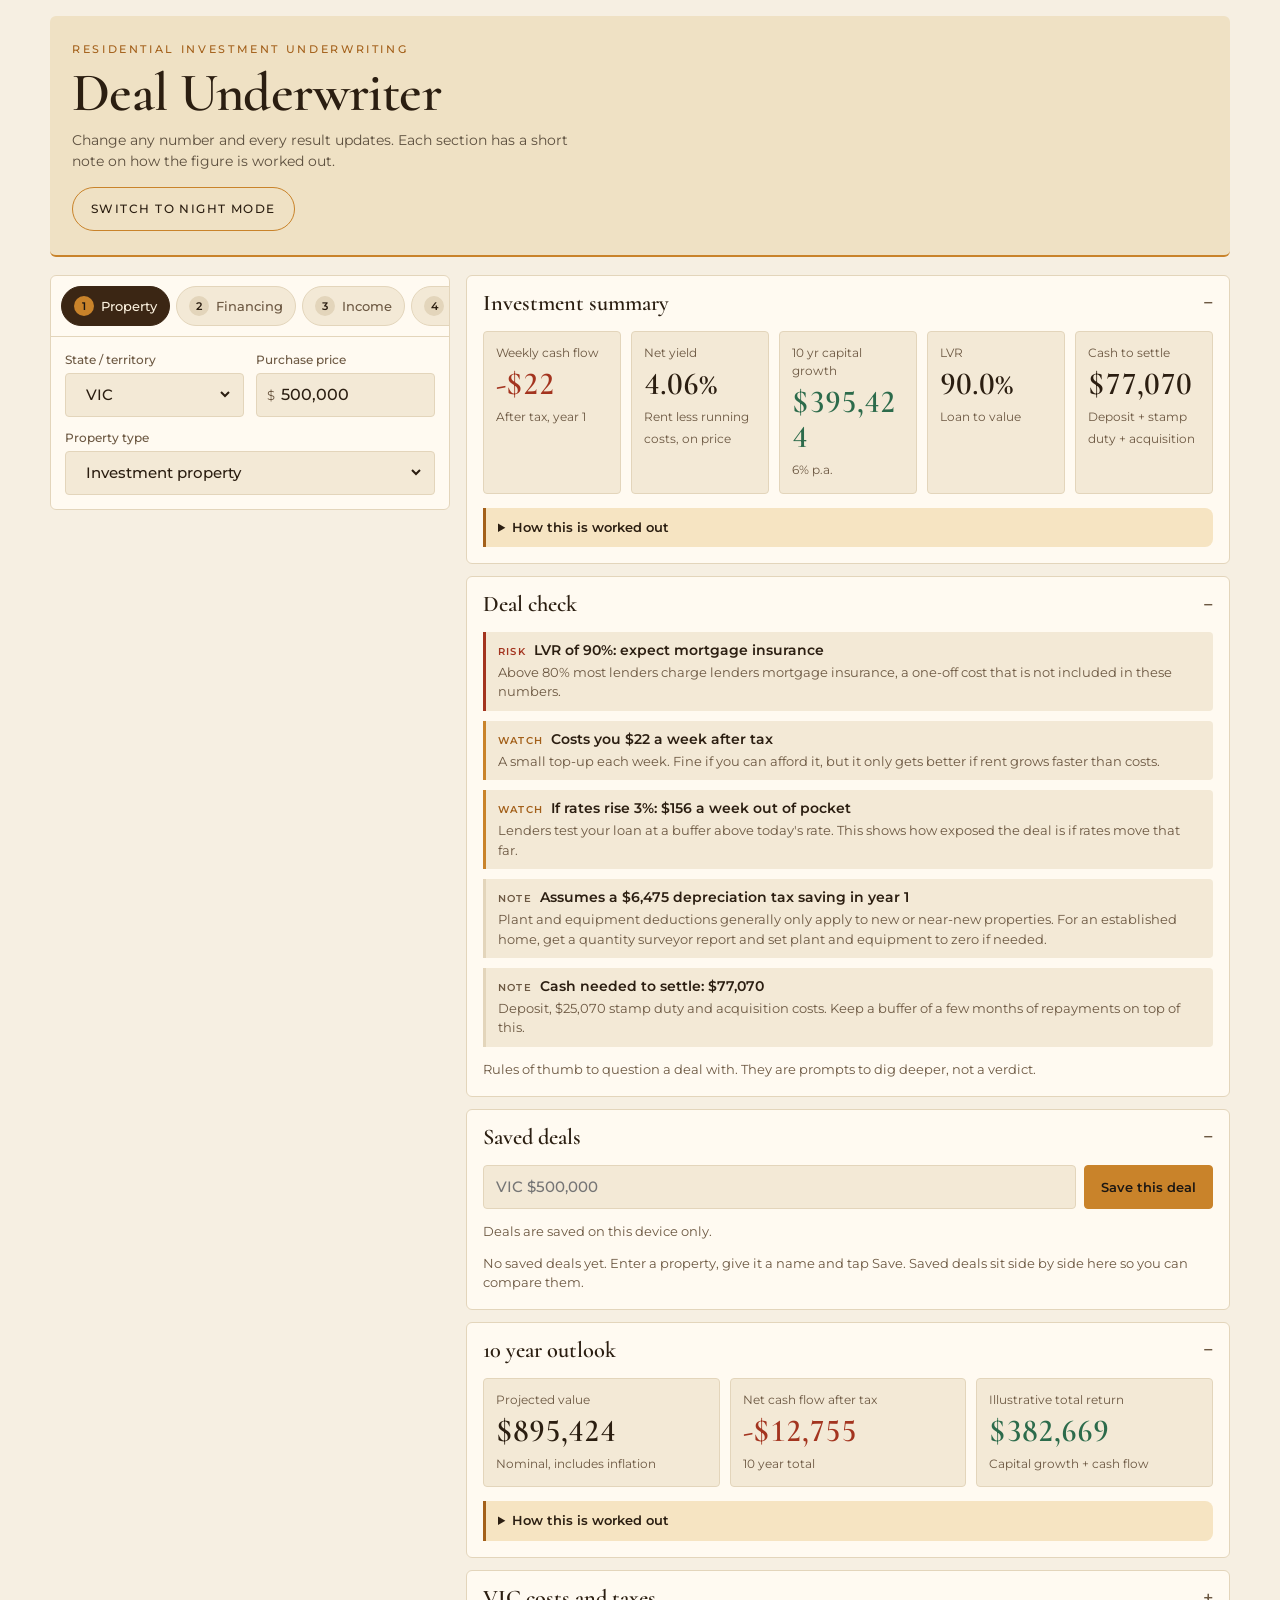
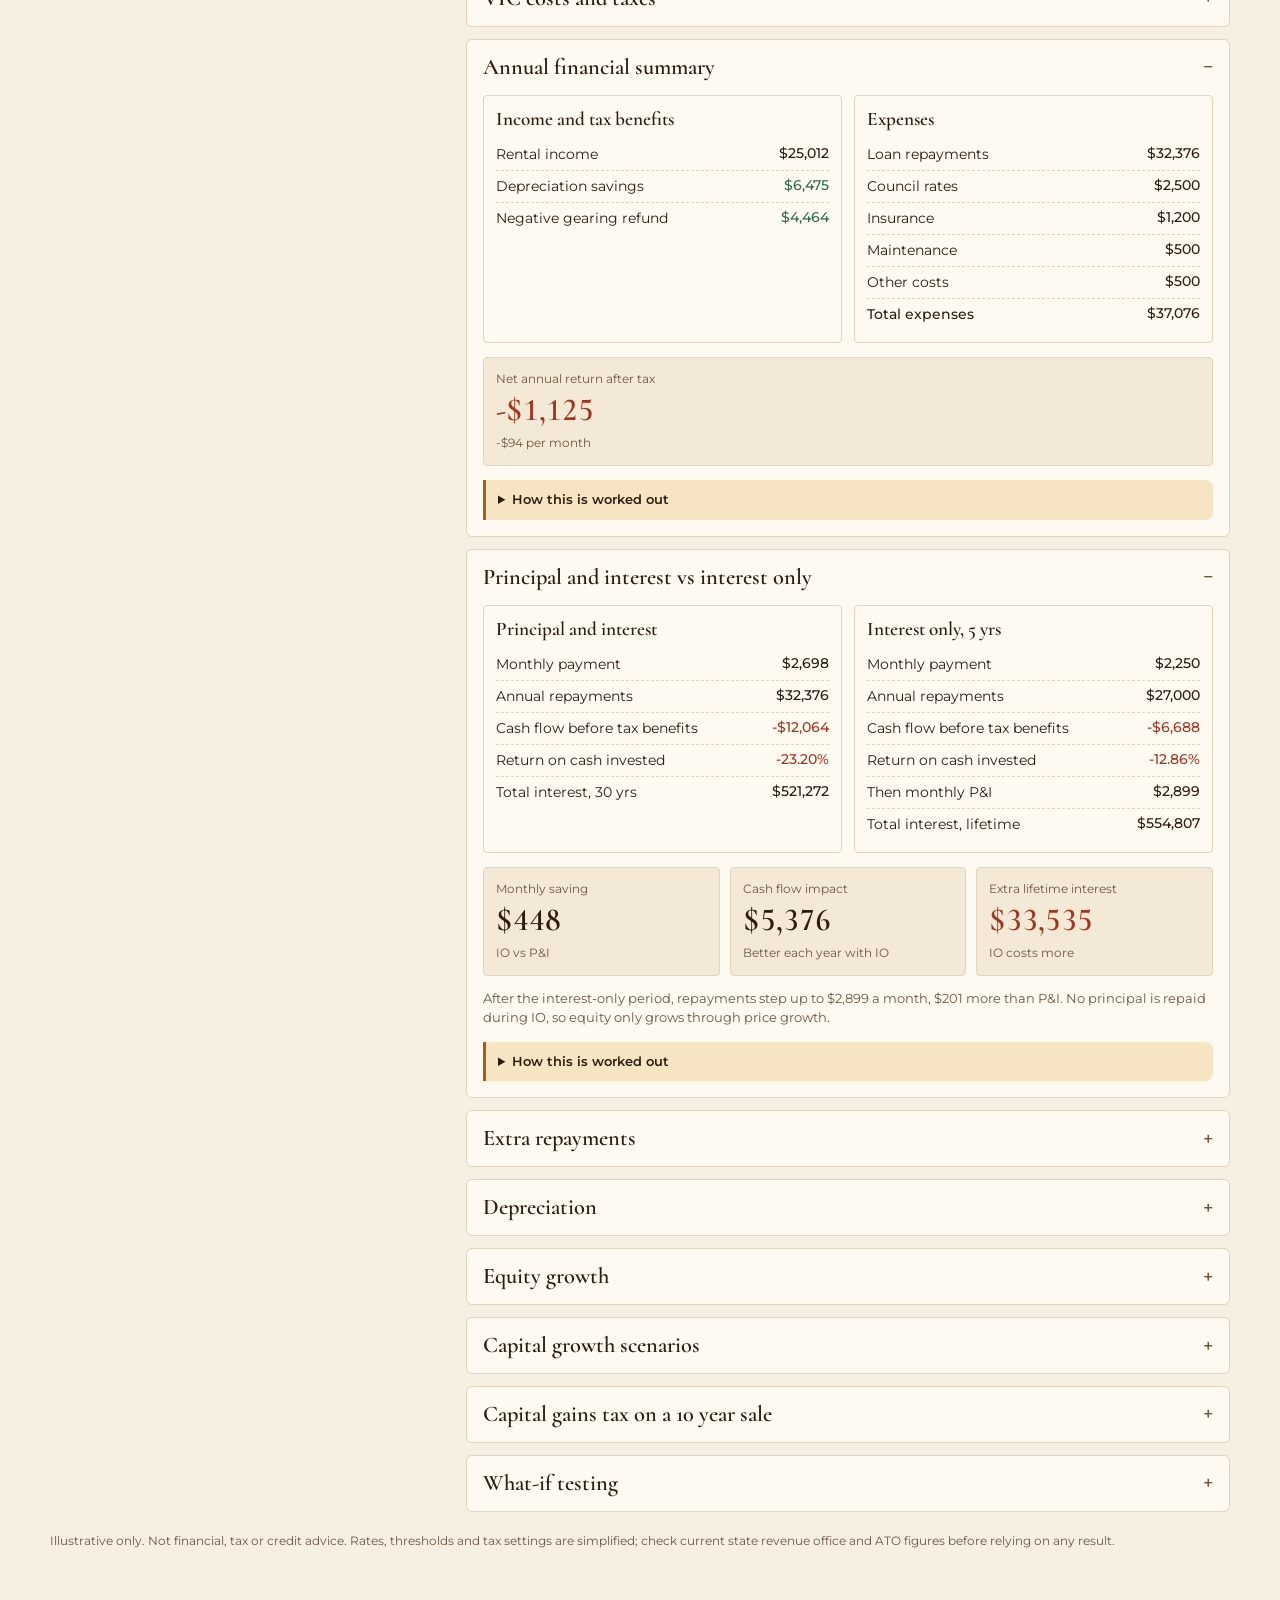
==== index.html @ 9f3c9598 "Add Deal Underwriter property investment calculator Co-Authored-By: Claude Sonnet 5.5 <noreply@anthr" ====
<!doctype html>
<html lang="en-AU">
<head>
<meta charset="utf-8">
<meta name="viewport" content="width=device-width, initial-scale=1, viewport-fit=cover">
<meta name="theme-color" content="#1c1713">
<meta name="description" content="Property investment calculator: stamp duty, cash flow, depreciation, capital gains tax and what-if testing, with a plain-English note on how each figure is worked out.">
<title>Deal Underwriter</title>

<link rel="stylesheet" href="https://fonts.googleapis.com/css2?family=Cormorant:wght@500;600;700&family=Montserrat:wght@400;500;600&display=swap">
<style>
/* Layout: sticky input rail left, results right on desktop; stacked with a pinned result bar on phones. */
:root{
  --bg:#f6efe2; --surface:#fffaf1; --ink:#2b1e11; --muted:#6c5842; --line:#e3d5bb;
  --head:#3b2614; --head-ink:#fbf1de; --band:#efe1c4; --band-ink:#2b1e11;
  --accent:#a3601a; --accent-soft:#f6e4c2; --gold:#c9832a;
  --pos:#2c6b4b; --neg:#a3341f; --field:#f3e9d6; --chart-a:#3b2614; --chart-b:#c9832a; --chart-c:#2c6b4b;
  --sans:"Montserrat",system-ui,-apple-system,"Segoe UI",sans-serif; --serif:"Cormorant","Cormorant Garamond",Georgia,"Times New Roman",serif; --mono:var(--sans);
}
@media (prefers-color-scheme:dark){:root:not([data-theme="light"]){
  --bg:#110e0b; --surface:#1a1612; --ink:#f0e9dc; --muted:#a89e8d; --line:#302a22;
  --head:#0b0907; --head-ink:#f0e9dc; --band:#0b0907; --band-ink:#f0e9dc; --accent:#d4ae65; --accent-soft:#2b2417; --gold:#d4ae65;
  --pos:#72c298; --neg:#e98c7d; --field:#14110e; --chart-a:#efe7d8; --chart-b:#d4ae65; --chart-c:#72c298; color-scheme:dark}}
:root[data-theme="dark"]{
  --bg:#110e0b; --surface:#1a1612; --ink:#f0e9dc; --muted:#a89e8d; --line:#302a22;
  --head:#0b0907; --head-ink:#f0e9dc; --band:#0b0907; --band-ink:#f0e9dc; --accent:#d4ae65; --accent-soft:#2b2417; --gold:#d4ae65;
  --pos:#72c298; --neg:#e98c7d; --field:#14110e; --chart-a:#efe7d8; --chart-b:#d4ae65; --chart-c:#72c298; color-scheme:dark}
*{box-sizing:border-box}
body{background:var(--bg);color:var(--ink);font:15px/1.5 var(--sans);padding-left:max(16px,env(safe-area-inset-left,0px));padding-right:max(16px,env(safe-area-inset-right,0px));padding-block:0 84px}
td,th.r,.row b,.pinbar b,.f input{font-variant-numeric:lining-nums tabular-nums}
.k b{font-family:var(--serif);font-variant-numeric:lining-nums tabular-nums}
.wrap{max-width:1180px;margin:0 auto}
header{margin:16px 0 18px;padding:26px 22px 24px;background:var(--band);color:var(--band-ink);border-radius:6px;border-bottom:2px solid var(--gold)}
header .eyebrow{font:500 11px var(--sans);letter-spacing:.24em;text-transform:uppercase;color:var(--accent)}
header h1{margin:10px 0 10px;font:600 clamp(2.2rem,9vw,3.4rem)/1 var(--serif);letter-spacing:-.01em;text-wrap:balance}
header p{margin:0;opacity:.74;max-width:56ch;font-size:13.5px}
.layout{display:grid;gap:16px;align-items:start;grid-template-columns:minmax(0,1fr)}
.rail,.results{min-width:0}
@media(min-width:960px){.layout{grid-template-columns:minmax(340px,400px) minmax(0,1fr)}.rail{position:sticky;top:12px;max-height:calc(100vh - 24px);overflow:auto}.pinbar{display:none!important}body{padding-bottom:32px}}
.card{background:var(--surface);border:1px solid var(--line);border-radius:6px}.rail{padding:0}
.tabs{display:flex;gap:6px;overflow-x:auto;padding:10px;border-bottom:1px solid var(--line);scrollbar-width:none}
.tabs::-webkit-scrollbar{display:none}
.tab{flex:0 0 auto;display:flex;align-items:center;gap:7px;border:1px solid var(--line);background:var(--field);color:var(--muted);border-radius:999px;padding:7px 12px;font:500 13px var(--sans);cursor:pointer;min-height:40px}
.tab i{font:600 11px var(--mono);font-style:normal;width:20px;height:20px;border-radius:50%;display:grid;place-items:center;background:var(--line);color:var(--ink)}
.tab[aria-selected=true]{background:var(--head);color:var(--head-ink);border-color:var(--head)}
.tab[aria-selected=true] i{background:var(--accent);color:#fff}
.panel{padding:14px;display:grid;gap:12px;grid-template-columns:repeat(2,minmax(0,1fr))}
.panel .full{grid-column:1/-1}
.panel[hidden]{display:none}
.f label{display:block;font-size:12px;font-weight:500;color:var(--muted);margin-bottom:4px}
.f .box{display:flex;align-items:center;border:1px solid var(--line);background:var(--field);border-radius:8px;padding:0 10px;min-height:44px}
.f .box:focus-within{border-color:var(--accent);outline:2px solid var(--accent-soft)}
.f .box span{color:var(--muted);font:13px var(--mono)}
.f input,.f select{flex:1;min-width:0;width:100%;border:0;background:transparent;color:var(--ink);font:500 16px var(--mono);padding:10px 6px;outline:0}
.f select{font-family:var(--sans);font-size:15px}
.f small{display:block;margin-top:3px;color:var(--muted);font-size:11.5px}
.results{display:grid;gap:12px;min-width:0}
details.sec{padding:0;overflow:hidden}
details.sec>summary{list-style:none;cursor:pointer;padding:14px 16px;font:600 1.4rem/1.2 var(--serif);display:flex;justify-content:space-between;align-items:center;min-height:48px}
details.sec>summary::-webkit-details-marker{display:none}
details.sec>summary::after{content:"+";font:500 18px var(--mono);color:var(--muted)}
details.sec[open]>summary::after{content:"\2212"}
.body{padding:0 16px 16px;display:grid;gap:14px;min-width:0}
.kpis{display:grid;grid-template-columns:repeat(auto-fit,minmax(128px,1fr));gap:10px}
.k{border:1px solid var(--line);border-radius:8px;padding:12px;background:var(--field);min-width:0}
.k span{display:block;font-size:12px;color:var(--muted)}
.k b{display:block;font-size:clamp(1.6rem,6.5vw,2rem);line-height:1.1;font-weight:600;margin:4px 0;overflow-wrap:anywhere}
.k em{font-style:normal;font-size:11.5px;color:var(--muted)}
.pos{color:var(--pos)}.neg{color:var(--neg)}
.tbl{overflow-x:auto}
table{width:100%;border-collapse:collapse;font-size:13.5px}
th{font:500 12px var(--sans);color:var(--muted);text-align:left;padding:8px 8px;border-bottom:1px solid var(--line);white-space:nowrap}
td{padding:8px;border-bottom:1px solid var(--line);white-space:nowrap}
td.r,th.r{text-align:right}
tr.tot td{font-weight:600;border-bottom:0}
.two{display:grid;grid-template-columns:repeat(auto-fit,minmax(240px,1fr));gap:12px}
.col{border:1px solid var(--line);border-radius:8px;padding:12px;min-width:0}
.col h4{margin:0 0 8px;font:600 1.2rem/1.2 var(--serif)}
.row{display:flex;justify-content:space-between;gap:12px;padding:5px 0;font-size:14px;border-bottom:1px dashed var(--line)}
.row:last-child{border:0}.row b{font:500 14px var(--mono);text-align:right}
.note{font-size:12.5px;color:var(--muted);margin:0}
.learn{border-left:3px solid var(--accent);background:var(--accent-soft);padding:10px 12px;border-radius:0 8px 8px 0;font-size:13px}
.learn summary{cursor:pointer;font-weight:600;font-size:13px}
.learn code{font:12.5px var(--mono);overflow-wrap:anywhere}
.learn p{margin:6px 0 0}
.chk{display:flex;gap:10px;align-items:flex-start;padding:10px 0;border-bottom:1px solid var(--line);min-height:44px}
.chk input{width:20px;height:20px;margin-top:2px;accent-color:var(--accent)}
.chk label{flex:1;font-size:14px}.chk label small{display:block;color:var(--muted);font-size:12px}
.seg{display:flex;flex-wrap:wrap;gap:6px}
.seg button{border:1px solid var(--line);background:var(--field);color:var(--ink);border-radius:8px;padding:8px 12px;font:500 13px var(--sans);min-height:40px;cursor:pointer}
.seg button[aria-pressed=true]{background:var(--head);color:var(--head-ink);border-color:var(--head)}
svg text{fill:var(--muted);font:11px var(--mono)}
.legend{display:flex;gap:14px;flex-wrap:wrap;font-size:12.5px;color:var(--muted)}
.legend i{display:inline-block;width:10px;height:10px;border-radius:2px;margin-right:5px;vertical-align:-1px}
.pinbar{position:fixed;left:0;right:0;bottom:0;background:var(--band);color:var(--band-ink);border-top:2px solid var(--gold);display:grid;grid-template-columns:repeat(3,1fr);gap:6px;padding:10px max(16px,env(safe-area-inset-right,0px)) calc(10px + env(safe-area-inset-bottom,0px)) max(16px,env(safe-area-inset-left,0px));z-index:5}
.pinbar div{min-width:0}.pinbar span{display:block;font-size:11px;opacity:.7}.pinbar b{font:600 16px var(--mono)}
.themebtn{margin-top:16px;min-height:44px;padding:0 18px;border:1px solid var(--gold);border-radius:999px;background:transparent;color:var(--band-ink);font:500 12px var(--sans);letter-spacing:.12em;text-transform:uppercase;cursor:pointer}
.themebtn:hover{background:var(--accent-soft)}
textarea{width:100%;border:1px solid var(--line);border-radius:4px;background:var(--field);color:var(--ink);font:14px/1.45 var(--sans);padding:10px;resize:vertical}
.btns{display:flex;gap:8px;flex-wrap:wrap}
.btn{min-height:44px;padding:0 16px;border-radius:4px;border:1px solid var(--line);background:var(--surface);color:var(--ink);font:500 13px var(--sans);cursor:pointer}
.btn.pri{background:var(--gold);color:#1c1713;border-color:var(--gold);font-weight:600}
.btn:hover{border-color:var(--gold)}
.flags{display:grid;gap:10px}
.flag{border-left:3px solid var(--line);padding:9px 12px;background:var(--field);border-radius:0 4px 4px 0}
.flag b{display:block;font-weight:600;font-size:14px;line-height:1.35}
.flag p{margin:3px 0 0;font-size:13px;color:var(--muted)}
.tag{font:600 10px var(--sans);letter-spacing:.12em;text-transform:uppercase;margin-right:8px;color:var(--muted)}
.f-bad{border-color:var(--neg)}.f-bad .tag{color:var(--neg)}
.f-warn{border-color:var(--gold)}.f-warn .tag{color:var(--accent)}
.f-ok{border-color:var(--pos)}.f-ok .tag{color:var(--pos)}
.savebar{display:flex;gap:8px;flex-wrap:wrap}
.savebar input{flex:1 1 180px;min-width:0;min-height:44px;border:1px solid var(--line);border-radius:4px;background:var(--field);color:var(--ink);font:500 15px var(--sans);padding:0 12px}
.deals{display:flex;gap:12px;overflow-x:auto;scroll-snap-type:x proximity;padding-bottom:8px}
.deal{flex:0 0 min(300px,84%);scroll-snap-align:start;border:1px solid var(--line);border-radius:6px;padding:14px;background:var(--field);display:grid;gap:12px;align-content:start;min-width:0}
.deal h4{margin:0;font:600 1.3rem/1.15 var(--serif);overflow-wrap:anywhere}
.chips{list-style:none;margin:0;padding:0;display:grid;gap:6px}
.chip{font-size:12.5px;line-height:1.35;border-left:3px solid var(--line);padding-left:8px}
.chip.f-bad{border-color:var(--neg)}.chip.f-warn{border-color:var(--gold)}.chip.f-ok{border-color:var(--pos)}
.best{font:600 9px var(--sans);letter-spacing:.1em;text-transform:uppercase;color:var(--accent);margin-left:6px}
.k,.col,.f .box,.seg button{border-radius:4px}
.pinbar span{letter-spacing:.08em;text-transform:uppercase;font-size:10px}
.tab[aria-selected=true] i{background:var(--gold);color:#1c1713}
footer{padding:20px 0;color:var(--muted);font-size:12px}
:focus-visible{outline:2px solid var(--accent);outline-offset:2px}
@media(max-width:420px){.panel{grid-template-columns:1fr}.k b{font-size:1.6rem}}
</style>
<div class="wrap">
  <header>
    <div class="eyebrow">Residential investment underwriting</div>
    <h1>Deal Underwriter</h1>
    <p>Change any number and every result updates. Each section has a short note on how the figure is worked out.</p>
    <button id="theme" class="themebtn" type="button"></button>
  </header>
  <div class="layout">
    <aside class="card rail" aria-label="Deal inputs">
      <div class="tabs" role="tablist" id="tabs"></div>
      <div id="panels"></div>
    </aside>
    <main class="results" id="results"></main>
  </div>
  <footer>Illustrative only. Not financial, tax or credit advice. Rates, thresholds and tax settings are simplified; check current state revenue office and ATO figures before relying on any result.</footer>
</div>
<div class="pinbar" id="pinbar"></div>
<script src="calc.js"></script>
<script src="app.js"></script>

</html>
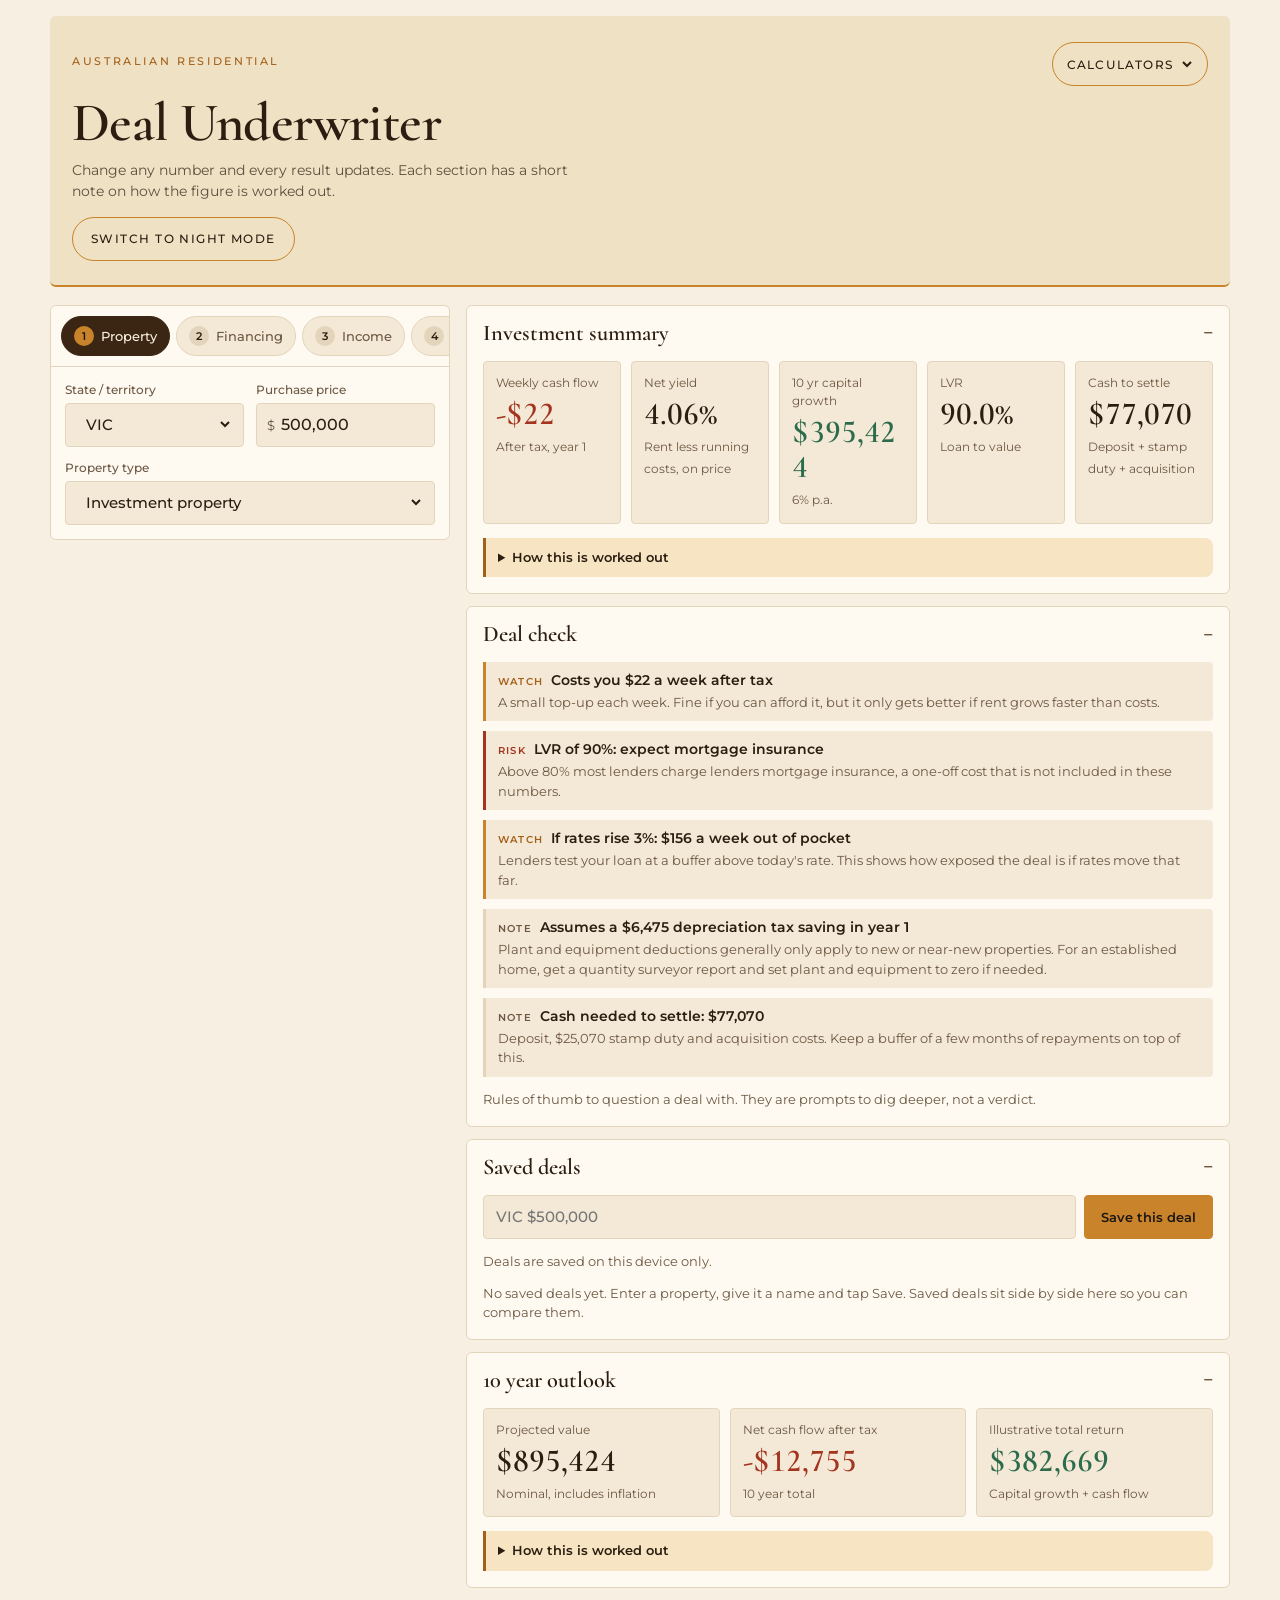
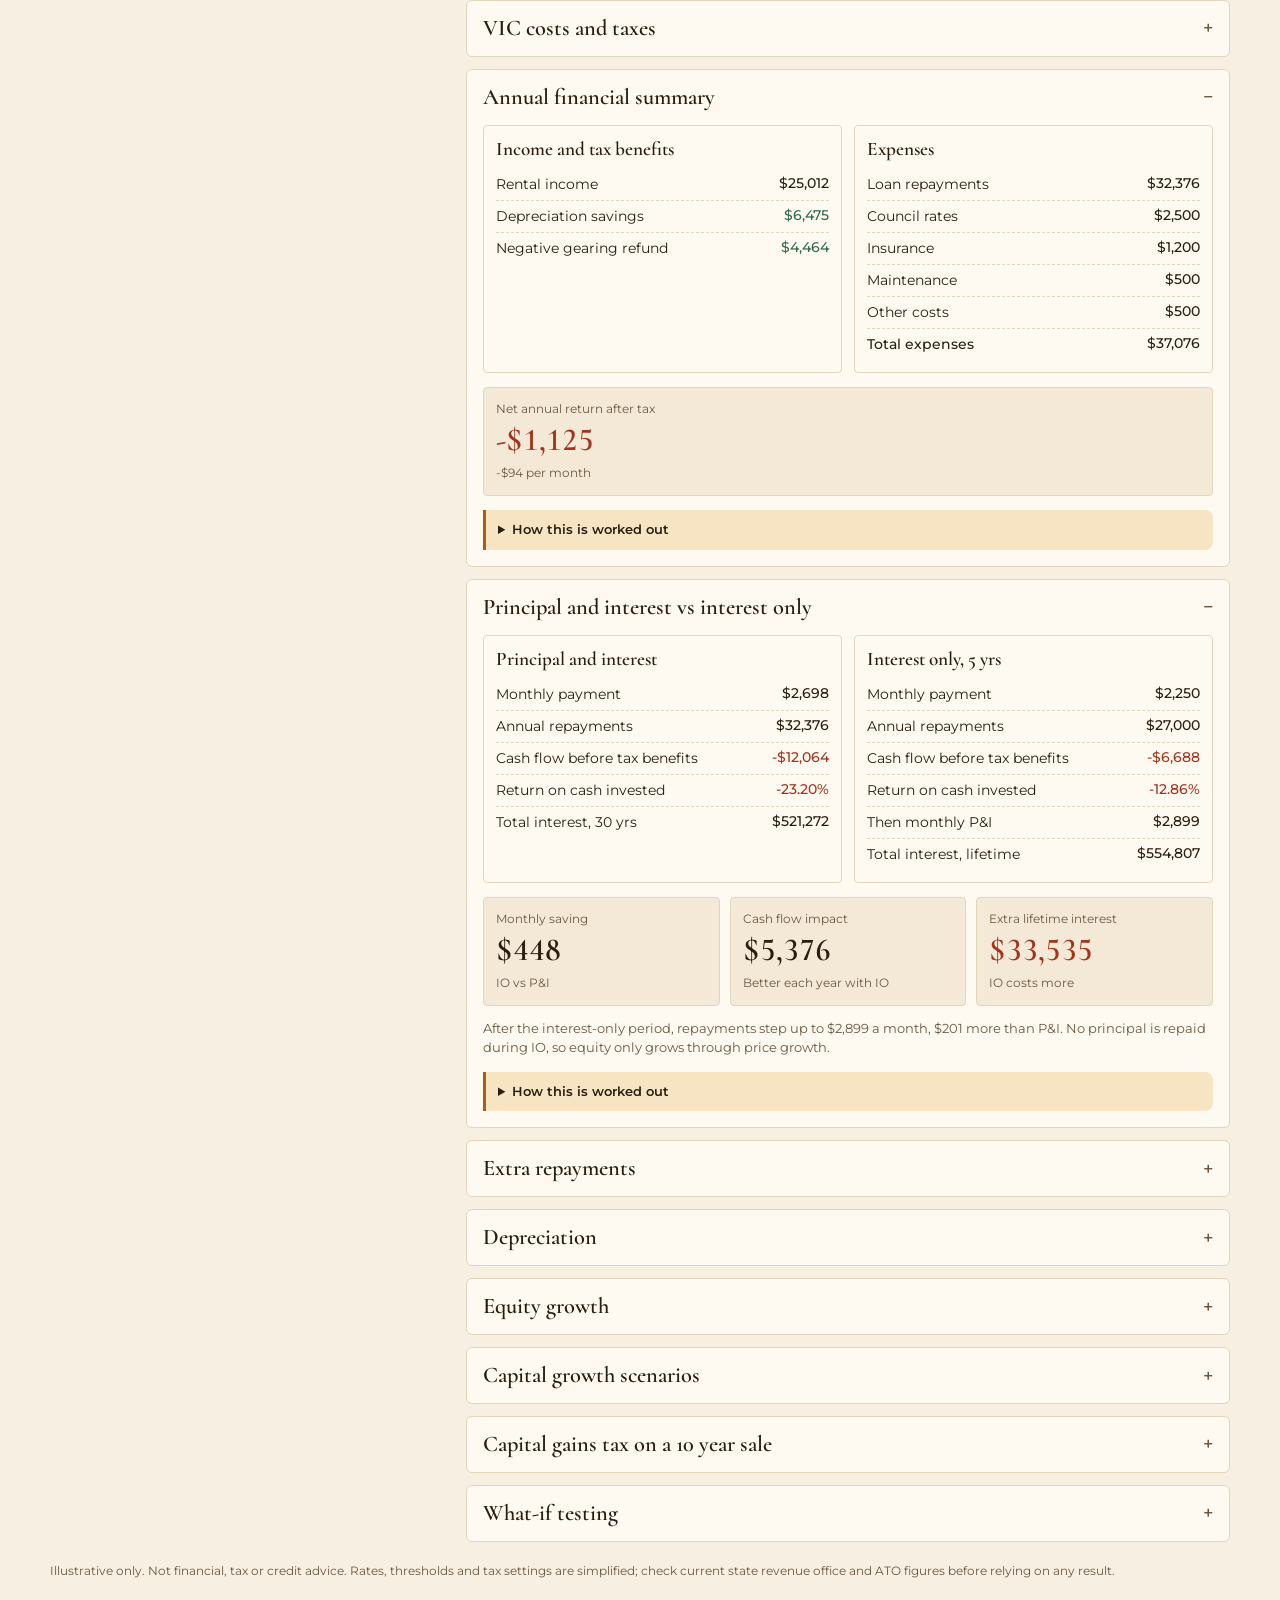
==== commit 16164974: "Add commercial and multifamily (AU) calculator, shared styles and calculators menu Co-Authored-By: C" ====
--- a/index.html
+++ b/index.html
@@ -8,126 +8,12 @@
 <title>Deal Underwriter</title>
 
 <link rel="stylesheet" href="https://fonts.googleapis.com/css2?family=Cormorant:wght@500;600;700&family=Montserrat:wght@400;500;600&display=swap">
-<style>
-/* Layout: sticky input rail left, results right on desktop; stacked with a pinned result bar on phones. */
-:root{
-  --bg:#f6efe2; --surface:#fffaf1; --ink:#2b1e11; --muted:#6c5842; --line:#e3d5bb;
-  --head:#3b2614; --head-ink:#fbf1de; --band:#efe1c4; --band-ink:#2b1e11;
-  --accent:#a3601a; --accent-soft:#f6e4c2; --gold:#c9832a;
-  --pos:#2c6b4b; --neg:#a3341f; --field:#f3e9d6; --chart-a:#3b2614; --chart-b:#c9832a; --chart-c:#2c6b4b;
-  --sans:"Montserrat",system-ui,-apple-system,"Segoe UI",sans-serif; --serif:"Cormorant","Cormorant Garamond",Georgia,"Times New Roman",serif; --mono:var(--sans);
-}
-@media (prefers-color-scheme:dark){:root:not([data-theme="light"]){
-  --bg:#110e0b; --surface:#1a1612; --ink:#f0e9dc; --muted:#a89e8d; --line:#302a22;
-  --head:#0b0907; --head-ink:#f0e9dc; --band:#0b0907; --band-ink:#f0e9dc; --accent:#d4ae65; --accent-soft:#2b2417; --gold:#d4ae65;
-  --pos:#72c298; --neg:#e98c7d; --field:#14110e; --chart-a:#efe7d8; --chart-b:#d4ae65; --chart-c:#72c298; color-scheme:dark}}
-:root[data-theme="dark"]{
-  --bg:#110e0b; --surface:#1a1612; --ink:#f0e9dc; --muted:#a89e8d; --line:#302a22;
-  --head:#0b0907; --head-ink:#f0e9dc; --band:#0b0907; --band-ink:#f0e9dc; --accent:#d4ae65; --accent-soft:#2b2417; --gold:#d4ae65;
-  --pos:#72c298; --neg:#e98c7d; --field:#14110e; --chart-a:#efe7d8; --chart-b:#d4ae65; --chart-c:#72c298; color-scheme:dark}
-*{box-sizing:border-box}
-body{background:var(--bg);color:var(--ink);font:15px/1.5 var(--sans);padding-left:max(16px,env(safe-area-inset-left,0px));padding-right:max(16px,env(safe-area-inset-right,0px));padding-block:0 84px}
-td,th.r,.row b,.pinbar b,.f input{font-variant-numeric:lining-nums tabular-nums}
-.k b{font-family:var(--serif);font-variant-numeric:lining-nums tabular-nums}
-.wrap{max-width:1180px;margin:0 auto}
-header{margin:16px 0 18px;padding:26px 22px 24px;background:var(--band);color:var(--band-ink);border-radius:6px;border-bottom:2px solid var(--gold)}
-header .eyebrow{font:500 11px var(--sans);letter-spacing:.24em;text-transform:uppercase;color:var(--accent)}
-header h1{margin:10px 0 10px;font:600 clamp(2.2rem,9vw,3.4rem)/1 var(--serif);letter-spacing:-.01em;text-wrap:balance}
-header p{margin:0;opacity:.74;max-width:56ch;font-size:13.5px}
-.layout{display:grid;gap:16px;align-items:start;grid-template-columns:minmax(0,1fr)}
-.rail,.results{min-width:0}
-@media(min-width:960px){.layout{grid-template-columns:minmax(340px,400px) minmax(0,1fr)}.rail{position:sticky;top:12px;max-height:calc(100vh - 24px);overflow:auto}.pinbar{display:none!important}body{padding-bottom:32px}}
-.card{background:var(--surface);border:1px solid var(--line);border-radius:6px}.rail{padding:0}
-.tabs{display:flex;gap:6px;overflow-x:auto;padding:10px;border-bottom:1px solid var(--line);scrollbar-width:none}
-.tabs::-webkit-scrollbar{display:none}
-.tab{flex:0 0 auto;display:flex;align-items:center;gap:7px;border:1px solid var(--line);background:var(--field);color:var(--muted);border-radius:999px;padding:7px 12px;font:500 13px var(--sans);cursor:pointer;min-height:40px}
-.tab i{font:600 11px var(--mono);font-style:normal;width:20px;height:20px;border-radius:50%;display:grid;place-items:center;background:var(--line);color:var(--ink)}
-.tab[aria-selected=true]{background:var(--head);color:var(--head-ink);border-color:var(--head)}
-.tab[aria-selected=true] i{background:var(--accent);color:#fff}
-.panel{padding:14px;display:grid;gap:12px;grid-template-columns:repeat(2,minmax(0,1fr))}
-.panel .full{grid-column:1/-1}
-.panel[hidden]{display:none}
-.f label{display:block;font-size:12px;font-weight:500;color:var(--muted);margin-bottom:4px}
-.f .box{display:flex;align-items:center;border:1px solid var(--line);background:var(--field);border-radius:8px;padding:0 10px;min-height:44px}
-.f .box:focus-within{border-color:var(--accent);outline:2px solid var(--accent-soft)}
-.f .box span{color:var(--muted);font:13px var(--mono)}
-.f input,.f select{flex:1;min-width:0;width:100%;border:0;background:transparent;color:var(--ink);font:500 16px var(--mono);padding:10px 6px;outline:0}
-.f select{font-family:var(--sans);font-size:15px}
-.f small{display:block;margin-top:3px;color:var(--muted);font-size:11.5px}
-.results{display:grid;gap:12px;min-width:0}
-details.sec{padding:0;overflow:hidden}
-details.sec>summary{list-style:none;cursor:pointer;padding:14px 16px;font:600 1.4rem/1.2 var(--serif);display:flex;justify-content:space-between;align-items:center;min-height:48px}
-details.sec>summary::-webkit-details-marker{display:none}
-details.sec>summary::after{content:"+";font:500 18px var(--mono);color:var(--muted)}
-details.sec[open]>summary::after{content:"\2212"}
-.body{padding:0 16px 16px;display:grid;gap:14px;min-width:0}
-.kpis{display:grid;grid-template-columns:repeat(auto-fit,minmax(128px,1fr));gap:10px}
-.k{border:1px solid var(--line);border-radius:8px;padding:12px;background:var(--field);min-width:0}
-.k span{display:block;font-size:12px;color:var(--muted)}
-.k b{display:block;font-size:clamp(1.6rem,6.5vw,2rem);line-height:1.1;font-weight:600;margin:4px 0;overflow-wrap:anywhere}
-.k em{font-style:normal;font-size:11.5px;color:var(--muted)}
-.pos{color:var(--pos)}.neg{color:var(--neg)}
-.tbl{overflow-x:auto}
-table{width:100%;border-collapse:collapse;font-size:13.5px}
-th{font:500 12px var(--sans);color:var(--muted);text-align:left;padding:8px 8px;border-bottom:1px solid var(--line);white-space:nowrap}
-td{padding:8px;border-bottom:1px solid var(--line);white-space:nowrap}
-td.r,th.r{text-align:right}
-tr.tot td{font-weight:600;border-bottom:0}
-.two{display:grid;grid-template-columns:repeat(auto-fit,minmax(240px,1fr));gap:12px}
-.col{border:1px solid var(--line);border-radius:8px;padding:12px;min-width:0}
-.col h4{margin:0 0 8px;font:600 1.2rem/1.2 var(--serif)}
-.row{display:flex;justify-content:space-between;gap:12px;padding:5px 0;font-size:14px;border-bottom:1px dashed var(--line)}
-.row:last-child{border:0}.row b{font:500 14px var(--mono);text-align:right}
-.note{font-size:12.5px;color:var(--muted);margin:0}
-.learn{border-left:3px solid var(--accent);background:var(--accent-soft);padding:10px 12px;border-radius:0 8px 8px 0;font-size:13px}
-.learn summary{cursor:pointer;font-weight:600;font-size:13px}
-.learn code{font:12.5px var(--mono);overflow-wrap:anywhere}
-.learn p{margin:6px 0 0}
-.chk{display:flex;gap:10px;align-items:flex-start;padding:10px 0;border-bottom:1px solid var(--line);min-height:44px}
-.chk input{width:20px;height:20px;margin-top:2px;accent-color:var(--accent)}
-.chk label{flex:1;font-size:14px}.chk label small{display:block;color:var(--muted);font-size:12px}
-.seg{display:flex;flex-wrap:wrap;gap:6px}
-.seg button{border:1px solid var(--line);background:var(--field);color:var(--ink);border-radius:8px;padding:8px 12px;font:500 13px var(--sans);min-height:40px;cursor:pointer}
-.seg button[aria-pressed=true]{background:var(--head);color:var(--head-ink);border-color:var(--head)}
-svg text{fill:var(--muted);font:11px var(--mono)}
-.legend{display:flex;gap:14px;flex-wrap:wrap;font-size:12.5px;color:var(--muted)}
-.legend i{display:inline-block;width:10px;height:10px;border-radius:2px;margin-right:5px;vertical-align:-1px}
-.pinbar{position:fixed;left:0;right:0;bottom:0;background:var(--band);color:var(--band-ink);border-top:2px solid var(--gold);display:grid;grid-template-columns:repeat(3,1fr);gap:6px;padding:10px max(16px,env(safe-area-inset-right,0px)) calc(10px + env(safe-area-inset-bottom,0px)) max(16px,env(safe-area-inset-left,0px));z-index:5}
-.pinbar div{min-width:0}.pinbar span{display:block;font-size:11px;opacity:.7}.pinbar b{font:600 16px var(--mono)}
-.themebtn{margin-top:16px;min-height:44px;padding:0 18px;border:1px solid var(--gold);border-radius:999px;background:transparent;color:var(--band-ink);font:500 12px var(--sans);letter-spacing:.12em;text-transform:uppercase;cursor:pointer}
-.themebtn:hover{background:var(--accent-soft)}
-textarea{width:100%;border:1px solid var(--line);border-radius:4px;background:var(--field);color:var(--ink);font:14px/1.45 var(--sans);padding:10px;resize:vertical}
-.btns{display:flex;gap:8px;flex-wrap:wrap}
-.btn{min-height:44px;padding:0 16px;border-radius:4px;border:1px solid var(--line);background:var(--surface);color:var(--ink);font:500 13px var(--sans);cursor:pointer}
-.btn.pri{background:var(--gold);color:#1c1713;border-color:var(--gold);font-weight:600}
-.btn:hover{border-color:var(--gold)}
-.flags{display:grid;gap:10px}
-.flag{border-left:3px solid var(--line);padding:9px 12px;background:var(--field);border-radius:0 4px 4px 0}
-.flag b{display:block;font-weight:600;font-size:14px;line-height:1.35}
-.flag p{margin:3px 0 0;font-size:13px;color:var(--muted)}
-.tag{font:600 10px var(--sans);letter-spacing:.12em;text-transform:uppercase;margin-right:8px;color:var(--muted)}
-.f-bad{border-color:var(--neg)}.f-bad .tag{color:var(--neg)}
-.f-warn{border-color:var(--gold)}.f-warn .tag{color:var(--accent)}
-.f-ok{border-color:var(--pos)}.f-ok .tag{color:var(--pos)}
-.savebar{display:flex;gap:8px;flex-wrap:wrap}
-.savebar input{flex:1 1 180px;min-width:0;min-height:44px;border:1px solid var(--line);border-radius:4px;background:var(--field);color:var(--ink);font:500 15px var(--sans);padding:0 12px}
-.deals{display:flex;gap:12px;overflow-x:auto;scroll-snap-type:x proximity;padding-bottom:8px}
-.deal{flex:0 0 min(300px,84%);scroll-snap-align:start;border:1px solid var(--line);border-radius:6px;padding:14px;background:var(--field);display:grid;gap:12px;align-content:start;min-width:0}
-.deal h4{margin:0;font:600 1.3rem/1.15 var(--serif);overflow-wrap:anywhere}
-.chips{list-style:none;margin:0;padding:0;display:grid;gap:6px}
-.chip{font-size:12.5px;line-height:1.35;border-left:3px solid var(--line);padding-left:8px}
-.chip.f-bad{border-color:var(--neg)}.chip.f-warn{border-color:var(--gold)}.chip.f-ok{border-color:var(--pos)}
-.best{font:600 9px var(--sans);letter-spacing:.1em;text-transform:uppercase;color:var(--accent);margin-left:6px}
-.k,.col,.f .box,.seg button{border-radius:4px}
-.pinbar span{letter-spacing:.08em;text-transform:uppercase;font-size:10px}
-.tab[aria-selected=true] i{background:var(--gold);color:#1c1713}
-footer{padding:20px 0;color:var(--muted);font-size:12px}
-:focus-visible{outline:2px solid var(--accent);outline-offset:2px}
-@media(max-width:420px){.panel{grid-template-columns:1fr}.k b{font-size:1.6rem}}
-</style>
+<link rel="stylesheet" href="styles.css">
+</head>
+<body>
 <div class="wrap">
   <header>
-    <div class="eyebrow">Residential investment underwriting</div>
+    <div class="topbar"><div class="eyebrow">Australian residential</div><nav id="nav" aria-label="Calculators"></nav></div>
     <h1>Deal Underwriter</h1>
     <p>Change any number and every result updates. Each section has a short note on how the figure is worked out.</p>
     <button id="theme" class="themebtn" type="button"></button>
@@ -142,7 +28,9 @@
   <footer>Illustrative only. Not financial, tax or credit advice. Rates, thresholds and tax settings are simplified; check current state revenue office and ATO figures before relying on any result.</footer>
 </div>
 <div class="pinbar" id="pinbar"></div>
+<script src="common.js"></script>
 <script src="calc.js"></script>
 <script src="app.js"></script>
 
+</body>
 </html>
--- a/styles.css
+++ b/styles.css
@@ -0,0 +1,136 @@
+/* Layout: sticky input rail left, results right on desktop; stacked with a pinned result bar on phones. */
+:root{
+  --bg:#f6efe2; --surface:#fffaf1; --ink:#2b1e11; --muted:#6c5842; --line:#e3d5bb;
+  --head:#3b2614; --head-ink:#fbf1de; --band:#efe1c4; --band-ink:#2b1e11;
+  --accent:#a3601a; --accent-soft:#f6e4c2; --gold:#c9832a;
+  --pos:#2c6b4b; --neg:#a3341f; --field:#f3e9d6; --chart-a:#3b2614; --chart-b:#c9832a; --chart-c:#2c6b4b;
+  --sans:"Montserrat",system-ui,-apple-system,"Segoe UI",sans-serif; --serif:"Cormorant","Cormorant Garamond",Georgia,"Times New Roman",serif; --mono:var(--sans);
+}
+@media (prefers-color-scheme:dark){:root:not([data-theme="light"]){
+  --bg:#110e0b; --surface:#1a1612; --ink:#f0e9dc; --muted:#a89e8d; --line:#302a22;
+  --head:#0b0907; --head-ink:#f0e9dc; --band:#0b0907; --band-ink:#f0e9dc; --accent:#d4ae65; --accent-soft:#2b2417; --gold:#d4ae65;
+  --pos:#72c298; --neg:#e98c7d; --field:#14110e; --chart-a:#efe7d8; --chart-b:#d4ae65; --chart-c:#72c298; color-scheme:dark}}
+:root[data-theme="dark"]{
+  --bg:#110e0b; --surface:#1a1612; --ink:#f0e9dc; --muted:#a89e8d; --line:#302a22;
+  --head:#0b0907; --head-ink:#f0e9dc; --band:#0b0907; --band-ink:#f0e9dc; --accent:#d4ae65; --accent-soft:#2b2417; --gold:#d4ae65;
+  --pos:#72c298; --neg:#e98c7d; --field:#14110e; --chart-a:#efe7d8; --chart-b:#d4ae65; --chart-c:#72c298; color-scheme:dark}
+*{box-sizing:border-box}
+body{background:var(--bg);color:var(--ink);font:15px/1.5 var(--sans);padding-left:max(16px,env(safe-area-inset-left,0px));padding-right:max(16px,env(safe-area-inset-right,0px));padding-block:0 84px}
+td,th.r,.row b,.pinbar b,.f input{font-variant-numeric:lining-nums tabular-nums}
+.k b{font-family:var(--serif);font-variant-numeric:lining-nums tabular-nums}
+.wrap{max-width:1180px;margin:0 auto}
+header{margin:16px 0 18px;padding:26px 22px 24px;background:var(--band);color:var(--band-ink);border-radius:6px;border-bottom:2px solid var(--gold)}
+header .eyebrow{font:500 11px var(--sans);letter-spacing:.24em;text-transform:uppercase;color:var(--accent)}
+header h1{margin:10px 0 10px;font:600 clamp(2.2rem,9vw,3.4rem)/1 var(--serif);letter-spacing:-.01em;text-wrap:balance}
+header p{margin:0;opacity:.74;max-width:56ch;font-size:13.5px}
+.layout{display:grid;gap:16px;align-items:start;grid-template-columns:minmax(0,1fr)}
+.rail,.results{min-width:0}
+@media(min-width:960px){.layout{grid-template-columns:minmax(340px,400px) minmax(0,1fr)}.rail{position:sticky;top:12px;max-height:calc(100vh - 24px);overflow:auto}.pinbar{display:none!important}body{padding-bottom:32px}}
+.card{background:var(--surface);border:1px solid var(--line);border-radius:6px}.rail{padding:0}
+.tabs{display:flex;gap:6px;overflow-x:auto;padding:10px;border-bottom:1px solid var(--line);scrollbar-width:none}
+.tabs::-webkit-scrollbar{display:none}
+.tab{flex:0 0 auto;display:flex;align-items:center;gap:7px;border:1px solid var(--line);background:var(--field);color:var(--muted);border-radius:999px;padding:7px 12px;font:500 13px var(--sans);cursor:pointer;min-height:40px}
+.tab i{font:600 11px var(--mono);font-style:normal;width:20px;height:20px;border-radius:50%;display:grid;place-items:center;background:var(--line);color:var(--ink)}
+.tab[aria-selected=true]{background:var(--head);color:var(--head-ink);border-color:var(--head)}
+.tab[aria-selected=true] i{background:var(--accent);color:#fff}
+.panel{padding:14px;display:grid;gap:12px;grid-template-columns:repeat(2,minmax(0,1fr))}
+.panel .full{grid-column:1/-1}
+.panel[hidden]{display:none}
+.f label{display:block;font-size:12px;font-weight:500;color:var(--muted);margin-bottom:4px}
+.f .box{display:flex;align-items:center;border:1px solid var(--line);background:var(--field);border-radius:8px;padding:0 10px;min-height:44px}
+.f .box:focus-within{border-color:var(--accent);outline:2px solid var(--accent-soft)}
+.f .box span{color:var(--muted);font:13px var(--mono)}
+.f input,.f select{flex:1;min-width:0;width:100%;border:0;background:transparent;color:var(--ink);font:500 16px var(--mono);padding:10px 6px;outline:0}
+.f select{font-family:var(--sans);font-size:15px}
+.f small{display:block;margin-top:3px;color:var(--muted);font-size:11.5px}
+.results{display:grid;gap:12px;min-width:0}
+details.sec{padding:0;overflow:hidden}
+details.sec>summary{list-style:none;cursor:pointer;padding:14px 16px;font:600 1.4rem/1.2 var(--serif);display:flex;justify-content:space-between;align-items:center;min-height:48px}
+details.sec>summary::-webkit-details-marker{display:none}
+details.sec>summary::after{content:"+";font:500 18px var(--mono);color:var(--muted)}
+details.sec[open]>summary::after{content:"\2212"}
+.body{padding:0 16px 16px;display:grid;gap:14px;min-width:0}
+.kpis{display:grid;grid-template-columns:repeat(auto-fit,minmax(128px,1fr));gap:10px}
+.k{border:1px solid var(--line);border-radius:8px;padding:12px;background:var(--field);min-width:0}
+.k span{display:block;font-size:12px;color:var(--muted)}
+.k b{display:block;font-size:clamp(1.6rem,6.5vw,2rem);line-height:1.1;font-weight:600;margin:4px 0;overflow-wrap:anywhere}
+.k em{font-style:normal;font-size:11.5px;color:var(--muted)}
+.pos{color:var(--pos)}.neg{color:var(--neg)}
+.tbl{overflow-x:auto}
+table{width:100%;border-collapse:collapse;font-size:13.5px}
+th{font:500 12px var(--sans);color:var(--muted);text-align:left;padding:8px 8px;border-bottom:1px solid var(--line);white-space:nowrap}
+td{padding:8px;border-bottom:1px solid var(--line);white-space:nowrap}
+td.r,th.r{text-align:right}
+tr.tot td{font-weight:600;border-bottom:0}
+.two{display:grid;grid-template-columns:repeat(auto-fit,minmax(240px,1fr));gap:12px}
+.col{border:1px solid var(--line);border-radius:8px;padding:12px;min-width:0}
+.col h4{margin:0 0 8px;font:600 1.2rem/1.2 var(--serif)}
+.row{display:flex;justify-content:space-between;gap:12px;padding:5px 0;font-size:14px;border-bottom:1px dashed var(--line)}
+.row:last-child{border:0}.row b{font:500 14px var(--mono);text-align:right}
+.note{font-size:12.5px;color:var(--muted);margin:0}
+.learn{border-left:3px solid var(--accent);background:var(--accent-soft);padding:10px 12px;border-radius:0 8px 8px 0;font-size:13px}
+.learn summary{cursor:pointer;font-weight:600;font-size:13px}
+.learn code{font:12.5px var(--mono);overflow-wrap:anywhere}
+.learn p{margin:6px 0 0}
+.chk{display:flex;gap:10px;align-items:flex-start;padding:10px 0;border-bottom:1px solid var(--line);min-height:44px}
+.chk input{width:20px;height:20px;margin-top:2px;accent-color:var(--accent)}
+.chk label{flex:1;font-size:14px}.chk label small{display:block;color:var(--muted);font-size:12px}
+.seg{display:flex;flex-wrap:wrap;gap:6px}
+.seg button{border:1px solid var(--line);background:var(--field);color:var(--ink);border-radius:8px;padding:8px 12px;font:500 13px var(--sans);min-height:40px;cursor:pointer}
+.seg button[aria-pressed=true]{background:var(--head);color:var(--head-ink);border-color:var(--head)}
+svg text{fill:var(--muted);font:11px var(--mono)}
+.legend{display:flex;gap:14px;flex-wrap:wrap;font-size:12.5px;color:var(--muted)}
+.legend i{display:inline-block;width:10px;height:10px;border-radius:2px;margin-right:5px;vertical-align:-1px}
+.pinbar{position:fixed;left:0;right:0;bottom:0;background:var(--band);color:var(--band-ink);border-top:2px solid var(--gold);display:grid;grid-template-columns:repeat(3,1fr);gap:6px;padding:10px max(16px,env(safe-area-inset-right,0px)) calc(10px + env(safe-area-inset-bottom,0px)) max(16px,env(safe-area-inset-left,0px));z-index:5}
+.pinbar div{min-width:0}.pinbar span{display:block;font-size:11px;opacity:.7}.pinbar b{font:600 16px var(--mono)}
+.themebtn{margin-top:16px;min-height:44px;padding:0 18px;border:1px solid var(--gold);border-radius:999px;background:transparent;color:var(--band-ink);font:500 12px var(--sans);letter-spacing:.12em;text-transform:uppercase;cursor:pointer}
+.themebtn:hover{background:var(--accent-soft)}
+textarea{width:100%;border:1px solid var(--line);border-radius:4px;background:var(--field);color:var(--ink);font:14px/1.45 var(--sans);padding:10px;resize:vertical}
+.btns{display:flex;gap:8px;flex-wrap:wrap}
+.btn{min-height:44px;padding:0 16px;border-radius:4px;border:1px solid var(--line);background:var(--surface);color:var(--ink);font:500 13px var(--sans);cursor:pointer}
+.btn.pri{background:var(--gold);color:#1c1713;border-color:var(--gold);font-weight:600}
+.btn:hover{border-color:var(--gold)}
+.flags{display:grid;gap:10px}
+.flag{border-left:3px solid var(--line);padding:9px 12px;background:var(--field);border-radius:0 4px 4px 0}
+.flag b{display:block;font-weight:600;font-size:14px;line-height:1.35}
+.flag p{margin:3px 0 0;font-size:13px;color:var(--muted)}
+.tag{font:600 10px var(--sans);letter-spacing:.12em;text-transform:uppercase;margin-right:8px;color:var(--muted)}
+.f-bad{border-color:var(--neg)}.f-bad .tag{color:var(--neg)}
+.f-warn{border-color:var(--gold)}.f-warn .tag{color:var(--accent)}
+.f-ok{border-color:var(--pos)}.f-ok .tag{color:var(--pos)}
+.savebar{display:flex;gap:8px;flex-wrap:wrap}
+.savebar input{flex:1 1 180px;min-width:0;min-height:44px;border:1px solid var(--line);border-radius:4px;background:var(--field);color:var(--ink);font:500 15px var(--sans);padding:0 12px}
+.deals{display:flex;gap:12px;overflow-x:auto;scroll-snap-type:x proximity;padding-bottom:8px}
+.deal{flex:0 0 min(300px,84%);scroll-snap-align:start;border:1px solid var(--line);border-radius:6px;padding:14px;background:var(--field);display:grid;gap:12px;align-content:start;min-width:0}
+.deal h4{margin:0;font:600 1.3rem/1.15 var(--serif);overflow-wrap:anywhere}
+.chips{list-style:none;margin:0;padding:0;display:grid;gap:6px}
+.chip{font-size:12.5px;line-height:1.35;border-left:3px solid var(--line);padding-left:8px}
+.chip.f-bad{border-color:var(--neg)}.chip.f-warn{border-color:var(--gold)}.chip.f-ok{border-color:var(--pos)}
+.best{font:600 9px var(--sans);letter-spacing:.1em;text-transform:uppercase;color:var(--accent);margin-left:6px}
+.k,.col,.f .box,.seg button{border-radius:4px}
+.pinbar span{letter-spacing:.08em;text-transform:uppercase;font-size:10px}
+.tab[aria-selected=true] i{background:var(--gold);color:#1c1713}
+footer{padding:20px 0;color:var(--muted);font-size:12px}
+:focus-visible{outline:2px solid var(--accent);outline-offset:2px}
+@media(max-width:420px){.panel{grid-template-columns:1fr}.k b{font-size:1.6rem}}
+.topbar{display:flex;justify-content:space-between;align-items:flex-start;gap:12px}
+.topbar .eyebrow{min-width:0;flex:1;padding-top:12px}
+#nav{position:relative;flex:0 0 auto}
+.navbtn{display:flex;align-items:center;gap:8px;min-height:44px;padding:0 14px;border:1px solid var(--gold);border-radius:999px;background:transparent;color:var(--band-ink);font:500 12px var(--sans);letter-spacing:.1em;text-transform:uppercase;cursor:pointer}
+.navbtn:hover{background:var(--accent-soft)}
+.navbtn svg{width:12px;height:12px;stroke:currentColor;fill:none;stroke-width:2;transition:transform .18s ease}
+.navbtn[aria-expanded=true] svg{transform:rotate(180deg)}
+.navmenu{position:absolute;right:0;top:calc(100% + 8px);width:min(300px,calc(100vw - 32px));background:var(--surface);color:var(--ink);border:1px solid var(--line);border-radius:6px;box-shadow:0 14px 34px rgba(0,0,0,.28);padding:6px;z-index:30;display:grid;gap:2px}
+.navmenu[hidden]{display:none}
+.navmenu a,.navmenu span{display:block;padding:10px 12px;border-radius:4px;color:var(--ink);text-decoration:none;min-height:44px}
+.navmenu a:hover{background:var(--accent-soft)}
+.navmenu b{display:block;font:600 14px var(--sans)}
+.navmenu small{display:block;color:var(--muted);font-size:12px}
+.navmenu a[aria-current=page]{background:var(--accent-soft);box-shadow:inset 3px 0 0 var(--gold)}
+.navmenu span{color:var(--muted);cursor:default}
+.roll{display:grid;gap:8px}
+.rollrow{display:grid;grid-template-columns:minmax(0,1.1fr) 54px minmax(0,1fr) 40px;gap:6px;align-items:center}
+.rollrow input{min-width:0;min-height:44px;border:1px solid var(--line);border-radius:4px;background:var(--field);color:var(--ink);font:500 15px var(--sans);padding:0 8px;width:100%}
+.rollhead{font-size:11.5px;color:var(--muted)}
+.rolldel{min-height:44px;border:1px solid var(--line);border-radius:4px;background:var(--surface);color:var(--muted);cursor:pointer;font:500 18px var(--sans)}
+
